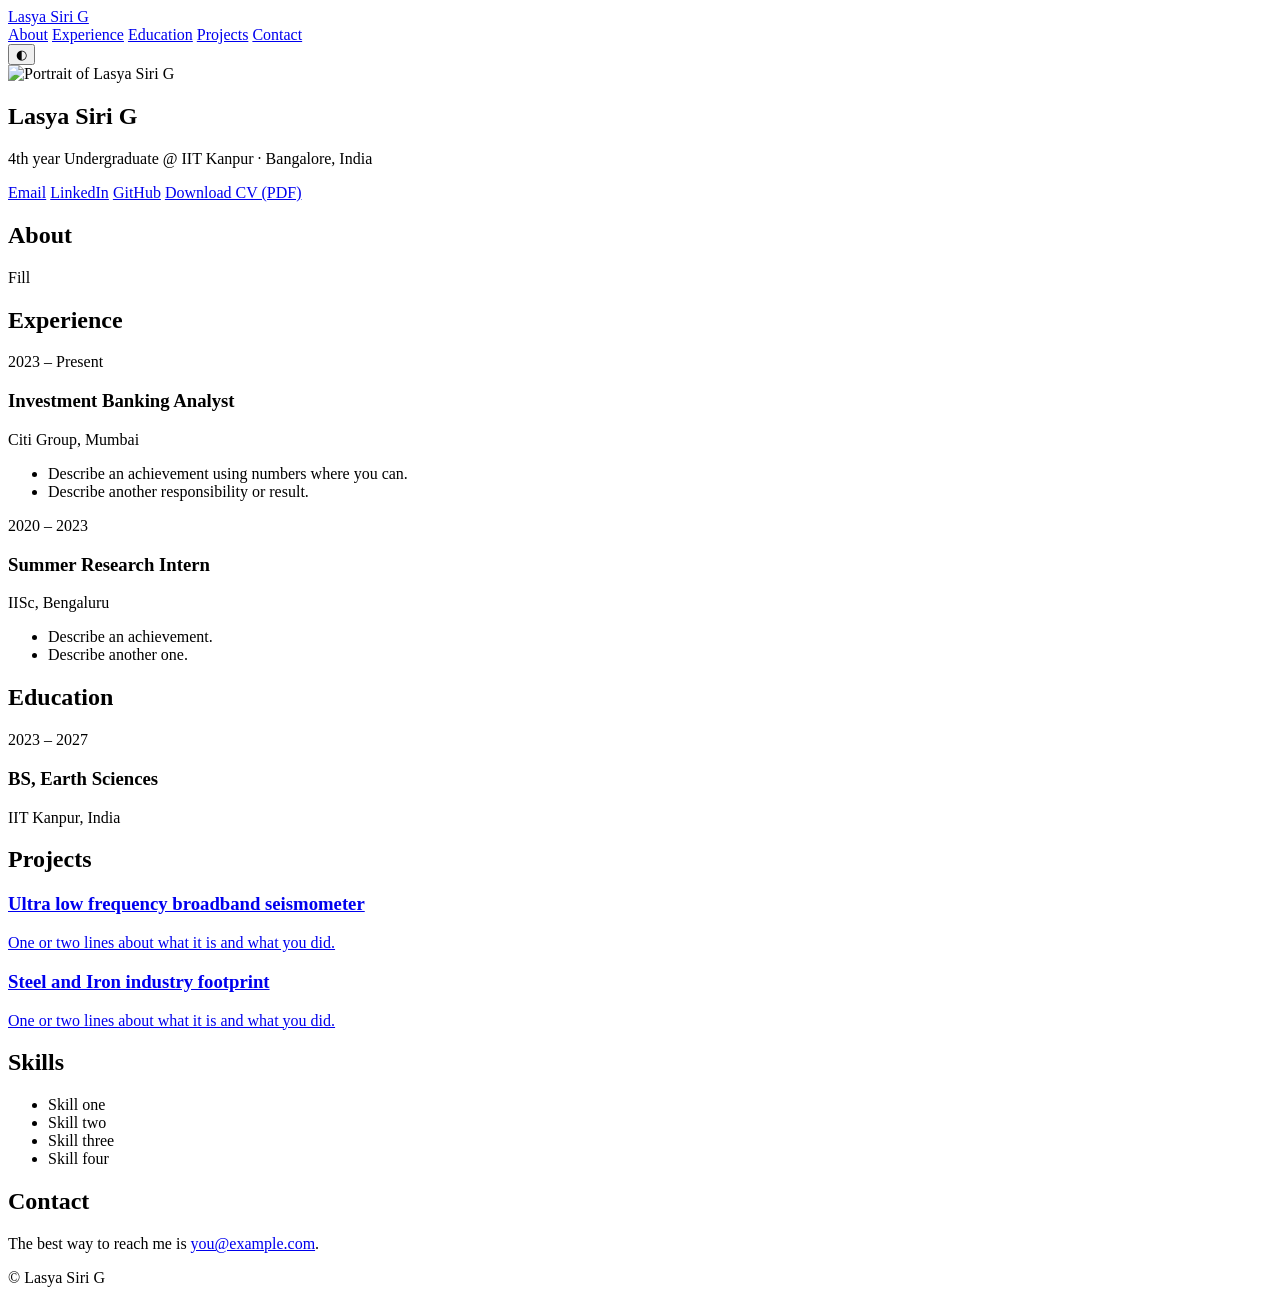
==== index.html @ 8e172733 "Add initial personal website structure" ====
<!DOCTYPE html>
<html lang="en">
<head>
  <meta charset="UTF-8">
  <meta name="viewport" content="width=device-width, initial-scale=1">
  <title>Lasya Siri G</title>
  <meta name="description" content="Lasya Siri G – 4th year undergraduate @ IIT Kanpur, personal website and resume.">
  <link rel="preconnect" href="https://fonts.googleapis.com">
  <link rel="preconnect" href="https://fonts.gstatic.com" crossorigin>
  <link href="https://fonts.googleapis.com/css2?family=Inter:wght@400;500;600;700&display=swap" rel="stylesheet">
  <link rel="stylesheet" href="style.css">
  <script src="script.js" defer></script>
</head>
<body>

  <header class="site-header">
    <div class="container nav">
      <a class="brand" href="#top">Lasya Siri G</a>
      <nav aria-label="Main">
        <a href="#about">About</a>
        <a href="#experience">Experience</a>
        <a href="#education">Education</a>
        <a href="#projects">Projects</a>
        <a href="#contact">Contact</a>
      </nav>
      <button id="theme-toggle" type="button" aria-label="Toggle dark mode">◐</button>
    </div>
  </header>

  <main class="container" id="top">

    <!-- HERO -->
    <section class="hero">
      <img class="avatar" src="photo.jpg" alt="Portrait of Lasya Siri G">
      <div>
        <h1>Lasya Siri G</h1>
        <p class="tagline"> 4th year Undergraduate @ IIT Kanpur · Bangalore, India </p>
        <p class="links">
          <a href="mailto:lasyasirig@gmail.com">Email</a>
          <a href="https://linkedin.com/in/lasyasirig">LinkedIn</a>
          <a href="https://github.com/lasyasirig">GitHub</a>
          <a href="resume.pdf">Download CV (PDF)</a>
        </p>
      </div>
    </section>

    <!-- ABOUT -->
    <section id="about">
      <h2>About</h2>
      <p>
        Fill
      </p>
    </section>

    <!-- EXPERIENCE -->
    <section id="experience">
      <h2>Experience</h2>

      <article class="entry">
        <div class="entry-date">2023 – Present</div>
        <div class="entry-body">
          <h3>Investment Banking Analyst </h3>
          <p class="org"> Citi Group, Mumbai </p>
          <ul>
            <li>Describe an achievement using numbers where you can.</li>
            <li>Describe another responsibility or result.</li>
          </ul>
        </div>
      </article>

      <article class="entry">
        <div class="entry-date">2020 – 2023</div>
        <div class="entry-body">
          <h3>Summer Research Intern</h3>
          <p class="org">IISc, Bengaluru</p>
          <ul>
            <li>Describe an achievement.</li>
            <li>Describe another one.</li>
          </ul>
        </div>
      </article>
    </section>

    <!-- EDUCATION -->
    <section id="education">
      <h2>Education</h2>

      <article class="entry">
        <div class="entry-date">2023 – 2027</div>
        <div class="entry-body">
          <h3>BS, Earth Sciences</h3>
          <p class="org"> IIT Kanpur, India </p>
        </div>
      </article>
    </section>

    <!-- PROJECTS -->
    <section id="projects">
      <h2>Projects</h2>
      <div class="cards">
        <a class="card" href="#">
          <h3>Ultra low frequency broadband seismometer </h3>
          <p>One or two lines about what it is and what you did.</p>
        </a>
        <a class="card" href="#">
          <h3> Steel and Iron industry footprint </h3>
          <p>One or two lines about what it is and what you did.</p>
        </a>
      </div>
    </section>

    <!-- SKILLS -->
    <section id="skills">
      <h2>Skills</h2>
      <ul class="tags">
        <li>Skill one</li>
        <li>Skill two</li>
        <li>Skill three</li>
        <li>Skill four</li>
      </ul>
    </section>

    <!-- CONTACT -->
    <section id="contact">
      <h2>Contact</h2>
      <p>The best way to reach me is <a href="mailto:you@example.com">you@example.com</a>.</p>
    </section>

  </main>

  <footer class="container footer">
    <p>© <span id="year"></span> Lasya Siri G </p>
  </footer>

</body>
</html>
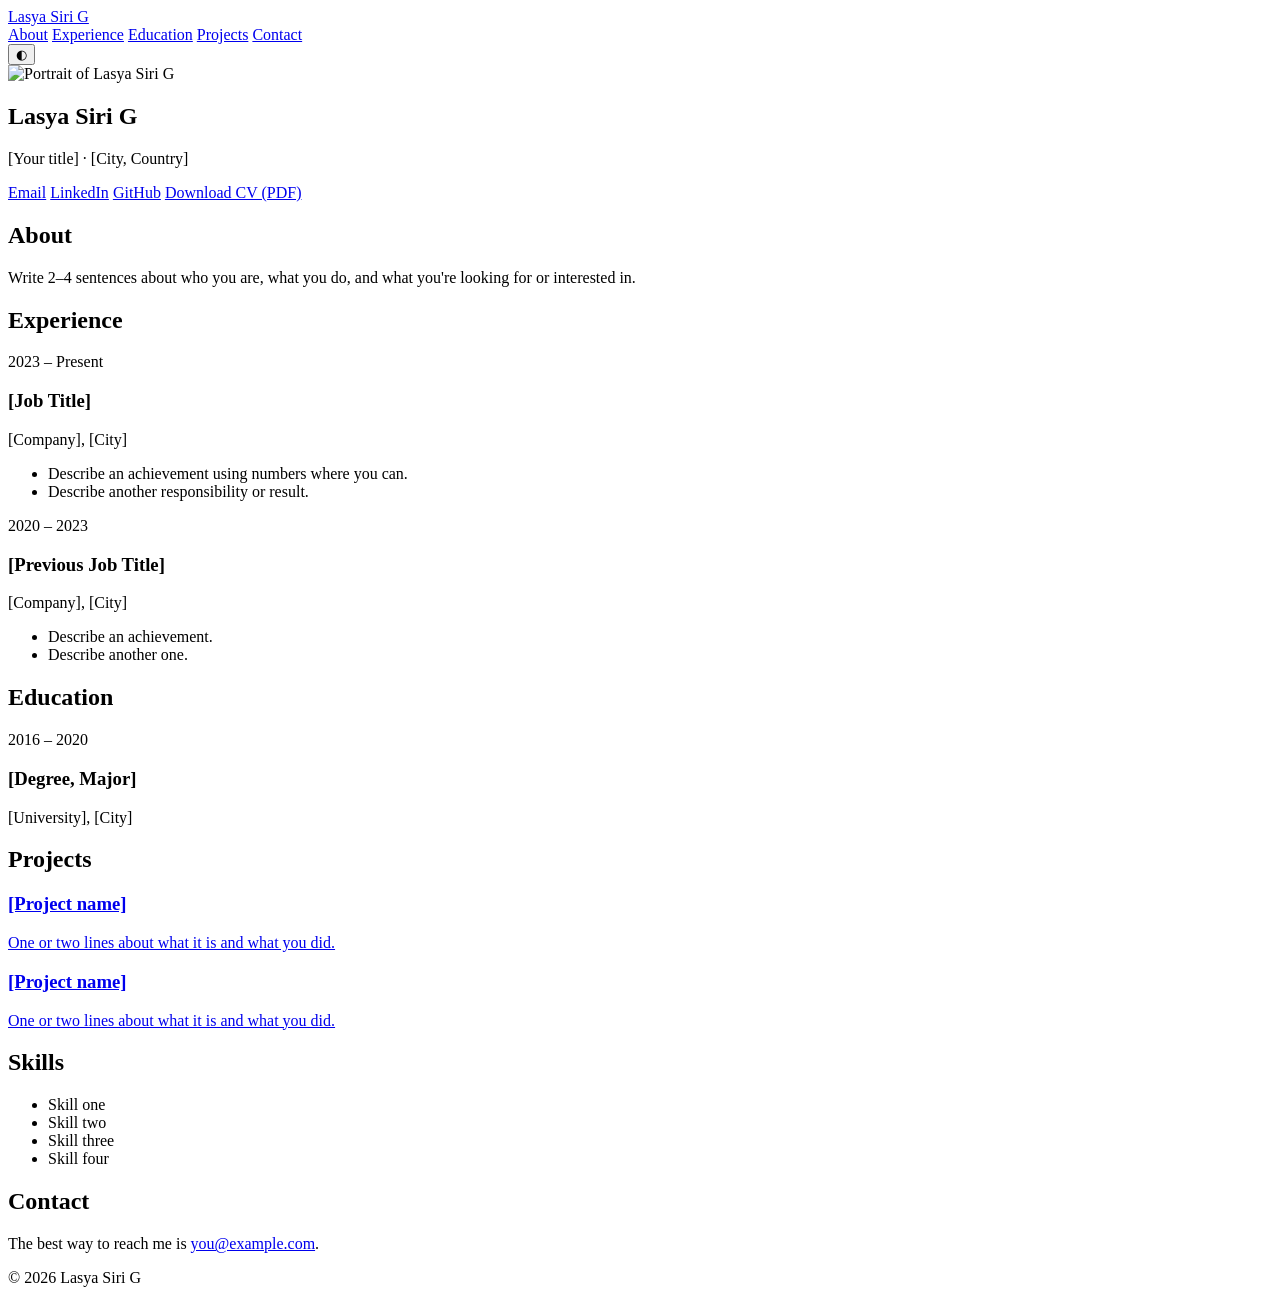
==== commit b80b951c: "Add sections" ====
--- a/index.html
+++ b/index.html
@@ -4,7 +4,7 @@
   <meta charset="UTF-8">
   <meta name="viewport" content="width=device-width, initial-scale=1">
   <title>Lasya Siri G</title>
-  <meta name="description" content="Lasya Siri G – 4th year undergraduate @ IIT Kanpur, personal website and resume.">
+  <meta name="description" content="Lasya Siri G – [your profession], personal website and resume.">
   <link rel="preconnect" href="https://fonts.googleapis.com">
   <link rel="preconnect" href="https://fonts.gstatic.com" crossorigin>
   <link href="https://fonts.googleapis.com/css2?family=Inter:wght@400;500;600;700&display=swap" rel="stylesheet">
@@ -34,11 +34,11 @@
       <img class="avatar" src="photo.jpg" alt="Portrait of Lasya Siri G">
       <div>
         <h1>Lasya Siri G</h1>
-        <p class="tagline"> 4th year Undergraduate @ IIT Kanpur · Bangalore, India </p>
+        <p class="tagline">[Your title] · [City, Country]</p>
         <p class="links">
-          <a href="mailto:lasyasirig@gmail.com">Email</a>
-          <a href="https://linkedin.com/in/lasyasirig">LinkedIn</a>
-          <a href="https://github.com/lasyasirig">GitHub</a>
+          <a href="mailto:you@example.com">Email</a>
+          <a href="https://linkedin.com/in/yourname">LinkedIn</a>
+          <a href="https://github.com/yourusername">GitHub</a>
           <a href="resume.pdf">Download CV (PDF)</a>
         </p>
       </div>
@@ -48,7 +48,8 @@
     <section id="about">
       <h2>About</h2>
       <p>
-        Fill
+        Write 2–4 sentences about who you are, what you do, and what you're
+        looking for or interested in.
       </p>
     </section>
 
@@ -59,8 +60,8 @@
       <article class="entry">
         <div class="entry-date">2023 – Present</div>
         <div class="entry-body">
-          <h3>Investment Banking Analyst </h3>
-          <p class="org"> Citi Group, Mumbai </p>
+          <h3>[Job Title]</h3>
+          <p class="org">[Company], [City]</p>
           <ul>
             <li>Describe an achievement using numbers where you can.</li>
             <li>Describe another responsibility or result.</li>
@@ -71,8 +72,8 @@
       <article class="entry">
         <div class="entry-date">2020 – 2023</div>
         <div class="entry-body">
-          <h3>Summer Research Intern</h3>
-          <p class="org">IISc, Bengaluru</p>
+          <h3>[Previous Job Title]</h3>
+          <p class="org">[Company], [City]</p>
           <ul>
             <li>Describe an achievement.</li>
             <li>Describe another one.</li>
@@ -86,10 +87,10 @@
       <h2>Education</h2>
 
       <article class="entry">
-        <div class="entry-date">2023 – 2027</div>
+        <div class="entry-date">2016 – 2020</div>
         <div class="entry-body">
-          <h3>BS, Earth Sciences</h3>
-          <p class="org"> IIT Kanpur, India </p>
+          <h3>[Degree, Major]</h3>
+          <p class="org">[University], [City]</p>
         </div>
       </article>
     </section>
@@ -99,11 +100,11 @@
       <h2>Projects</h2>
       <div class="cards">
         <a class="card" href="#">
-          <h3>Ultra low frequency broadband seismometer </h3>
+          <h3>[Project name]</h3>
           <p>One or two lines about what it is and what you did.</p>
         </a>
         <a class="card" href="#">
-          <h3> Steel and Iron industry footprint </h3>
+          <h3>[Project name]</h3>
           <p>One or two lines about what it is and what you did.</p>
         </a>
       </div>
@@ -129,7 +130,7 @@
   </main>
 
   <footer class="container footer">
-    <p>© <span id="year"></span> Lasya Siri G </p>
+    <p>© <span id="year"></span> Lasya Siri G</p>
   </footer>
 
 </body>
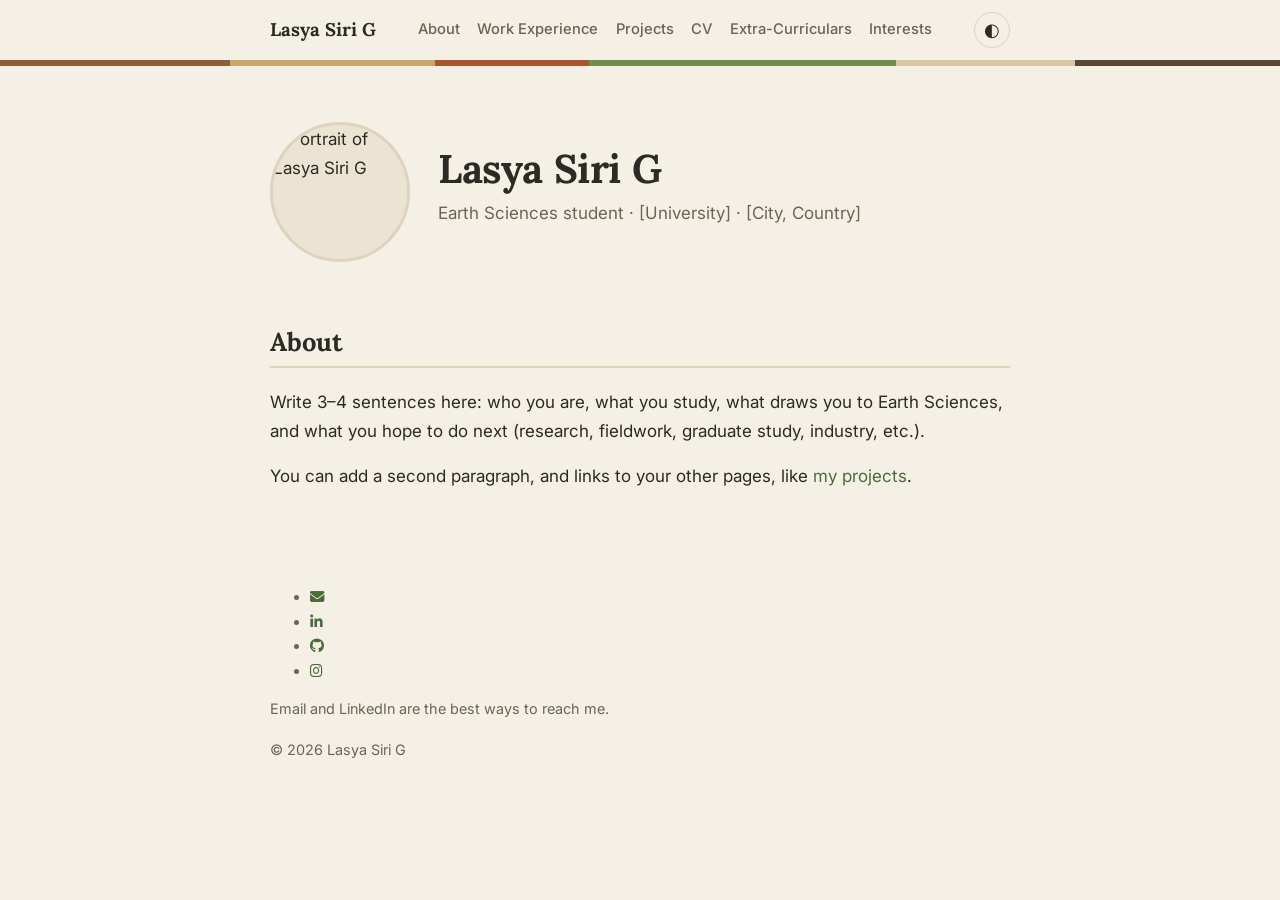
==== commit 01f9c677: "Add about page layout" ====
--- a/index.html
+++ b/index.html
@@ -4,10 +4,12 @@
   <meta charset="UTF-8">
   <meta name="viewport" content="width=device-width, initial-scale=1">
   <title>Lasya Siri G</title>
-  <meta name="description" content="Lasya Siri G – [your profession], personal website and resume.">
+  <meta name="description" content="Lasya Siri G – Earth Sciences student. Personal website and resume.">
+  <script>try{var t=localStorage.getItem("theme");if(t)document.documentElement.setAttribute("data-theme",t)}catch(e){}</script>
   <link rel="preconnect" href="https://fonts.googleapis.com">
   <link rel="preconnect" href="https://fonts.gstatic.com" crossorigin>
-  <link href="https://fonts.googleapis.com/css2?family=Inter:wght@400;500;600;700&display=swap" rel="stylesheet">
+  <link href="https://fonts.googleapis.com/css2?family=Inter:wght@400;500;600&family=Lora:wght@500;600;700&display=swap" rel="stylesheet">
+  <link rel="stylesheet" href="https://cdnjs.cloudflare.com/ajax/libs/font-awesome/6.5.1/css/all.min.css">
   <link rel="stylesheet" href="style.css">
   <script src="script.js" defer></script>
 </head>
@@ -15,122 +17,54 @@
 
   <header class="site-header">
     <div class="container nav">
-      <a class="brand" href="#top">Lasya Siri G</a>
+      <a class="brand" href="index.html">Lasya Siri G</a>
       <nav aria-label="Main">
-        <a href="#about">About</a>
-        <a href="#experience">Experience</a>
-        <a href="#education">Education</a>
-        <a href="#projects">Projects</a>
-        <a href="#contact">Contact</a>
+        <a href="index.html" aria-current="page">About</a>
+        <a href="experience.html">Work Experience</a>
+        <a href="projects.html">Projects</a>
+        <a href="cv.html">CV</a>
+        <a href="extracurriculars.html">Extra-Curriculars</a>
+        <a href="interests.html">Interests</a>
       </nav>
       <button id="theme-toggle" type="button" aria-label="Toggle dark mode">◐</button>
     </div>
+    <div class="strata" aria-hidden="true"></div>
   </header>
 
-  <main class="container" id="top">
-
-    <!-- HERO -->
+  <main class="container">
     <section class="hero">
       <img class="avatar" src="photo.jpg" alt="Portrait of Lasya Siri G">
       <div>
         <h1>Lasya Siri G</h1>
-        <p class="tagline">[Your title] · [City, Country]</p>
-        <p class="links">
-          <a href="mailto:you@example.com">Email</a>
-          <a href="https://linkedin.com/in/yourname">LinkedIn</a>
-          <a href="https://github.com/yourusername">GitHub</a>
-          <a href="resume.pdf">Download CV (PDF)</a>
-        </p>
+        <p class="tagline">Earth Sciences student · [University] · [City, Country]</p>
       </div>
     </section>
 
-    <!-- ABOUT -->
-    <section id="about">
+    <section>
       <h2>About</h2>
       <p>
-        Write 2–4 sentences about who you are, what you do, and what you're
-        looking for or interested in.
+        Write 3–4 sentences here: who you are, what you study, what draws you
+        to Earth Sciences, and what you hope to do next (research, fieldwork,
+        graduate study, industry, etc.).
+      </p>
+      <p>
+        You can add a second paragraph, and links to your other pages, like
+        <a href="projects.html">my projects</a>.
       </p>
     </section>
-
-    <!-- EXPERIENCE -->
-    <section id="experience">
-      <h2>Experience</h2>
-
-      <article class="entry">
-        <div class="entry-date">2023 – Present</div>
-        <div class="entry-body">
-          <h3>[Job Title]</h3>
-          <p class="org">[Company], [City]</p>
-          <ul>
-            <li>Describe an achievement using numbers where you can.</li>
-            <li>Describe another responsibility or result.</li>
-          </ul>
-        </div>
-      </article>
-
-      <article class="entry">
-        <div class="entry-date">2020 – 2023</div>
-        <div class="entry-body">
-          <h3>[Previous Job Title]</h3>
-          <p class="org">[Company], [City]</p>
-          <ul>
-            <li>Describe an achievement.</li>
-            <li>Describe another one.</li>
-          </ul>
-        </div>
-      </article>
-    </section>
-
-    <!-- EDUCATION -->
-    <section id="education">
-      <h2>Education</h2>
-
-      <article class="entry">
-        <div class="entry-date">2016 – 2020</div>
-        <div class="entry-body">
-          <h3>[Degree, Major]</h3>
-          <p class="org">[University], [City]</p>
-        </div>
-      </article>
-    </section>
-
-    <!-- PROJECTS -->
-    <section id="projects">
-      <h2>Projects</h2>
-      <div class="cards">
-        <a class="card" href="#">
-          <h3>[Project name]</h3>
-          <p>One or two lines about what it is and what you did.</p>
-        </a>
-        <a class="card" href="#">
-          <h3>[Project name]</h3>
-          <p>One or two lines about what it is and what you did.</p>
-        </a>
-      </div>
-    </section>
-
-    <!-- SKILLS -->
-    <section id="skills">
-      <h2>Skills</h2>
-      <ul class="tags">
-        <li>Skill one</li>
-        <li>Skill two</li>
-        <li>Skill three</li>
-        <li>Skill four</li>
-      </ul>
-    </section>
-
-    <!-- CONTACT -->
-    <section id="contact">
-      <h2>Contact</h2>
-      <p>The best way to reach me is <a href="mailto:you@example.com">you@example.com</a>.</p>
-    </section>
-
   </main>
 
-  <footer class="container footer">
-    <p>© <span id="year"></span> Lasya Siri G</p>
+  <footer class="footer">
+    <div class="container">
+      <ul class="social">
+        <li><a href="mailto:you@example.com" aria-label="Email" title="Email"><i class="fa-solid fa-envelope"></i></a></li>
+        <li><a href="https://www.linkedin.com/in/yourname" aria-label="LinkedIn" title="LinkedIn"><i class="fa-brands fa-linkedin-in"></i></a></li>
+        <li><a href="https://github.com/yourusername" aria-label="GitHub" title="GitHub"><i class="fa-brands fa-github"></i></a></li>
+        <li><a href="https://instagram.com/yourname" aria-label="Instagram" title="Instagram"><i class="fa-brands fa-instagram"></i></a></li>
+      </ul>
+      <p>Email and LinkedIn are the best ways to reach me.</p>
+      <p>© <span id="year"></span> Lasya Siri G</p>
+    </div>
   </footer>
 
 </body>
--- a/style.css
+++ b/style.css
@@ -0,0 +1,240 @@
+/* ========== 1. DESIGN SETTINGS: change these to restyle the site ========== */
+:root {
+  --bg: #f5f0e6;          /* sand */
+  --text: #2b2a24;        /* dark umber */
+  --muted: #6b6455;       /* weathered brown-grey */
+  --accent: #4a6b3a;      /* moss green */
+  --accent-2: #a8552d;    /* terracotta (hover, highlights) */
+  --border: #ddd3bf;
+  --card: #ece4d3;        /* clay */
+  --button-text: #ffffff;
+
+  --font: "Inter", system-ui, -apple-system, "Segoe UI", Roboto, sans-serif;
+  --font-heading: "Lora", Georgia, "Times New Roman", serif;
+  --max-width: 780px;
+  --radius: 10px;
+}
+
+/* Dark mode: follows the visitor's device unless they click the toggle */
+@media (prefers-color-scheme: dark) {
+  :root:not([data-theme="light"]) {
+    --bg: #1c1a15;
+    --text: #ece4d3;
+    --muted: #a39b88;
+    --accent: #a3c185;
+    --accent-2: #d98c63;
+    --border: #3a362c;
+    --card: #26231c;
+    --button-text: #1c1a15;
+  }
+}
+:root[data-theme="dark"] {
+  --bg: #1c1a15;
+  --text: #ece4d3;
+  --muted: #a39b88;
+  --accent: #a3c185;
+  --accent-2: #d98c63;
+  --border: #3a362c;
+  --card: #26231c;
+  --button-text: #1c1a15;
+}
+
+/* ========== 2. BASICS ========== */
+* { box-sizing: border-box; }
+
+html { scroll-behavior: smooth; scroll-padding-top: 90px; }
+
+body {
+  margin: 0;
+  background: var(--bg);
+  color: var(--text);
+  font-family: var(--font);
+  font-size: 1.0625rem;
+  line-height: 1.7;
+}
+
+.container {
+  max-width: var(--max-width);
+  margin: 0 auto;
+  padding: 0 1.25rem;
+}
+
+a { color: var(--accent); text-decoration: none; }
+a:hover { color: var(--accent-2); text-decoration: underline; }
+a:focus-visible, button:focus-visible {
+  outline: 2px solid var(--accent-2);
+  outline-offset: 3px;
+}
+
+h1, h2, h3 { line-height: 1.25; margin: 0; font-family: var(--font-heading); }
+p { margin: 0 0 1rem; }
+
+/* ========== 3. HEADER / NAV ========== */
+.site-header {
+  position: sticky;
+  top: 0;
+  z-index: 10;
+  background: var(--bg);
+}
+.nav {
+  display: flex;
+  align-items: center;
+  justify-content: space-between;
+  gap: 1rem;
+  padding-top: 0.75rem;
+  padding-bottom: 0.75rem;
+}
+.brand {
+  font-family: var(--font-heading);
+  font-weight: 700;
+  font-size: 1.15rem;
+  color: var(--text);
+}
+.brand:hover { color: var(--accent); text-decoration: none; }
+.nav nav { display: flex; gap: 1.1rem; flex-wrap: wrap; }
+.nav nav a { color: var(--muted); font-size: 0.92rem; font-weight: 500; }
+.nav nav a:hover { color: var(--accent-2); text-decoration: none; }
+
+#theme-toggle {
+  background: none;
+  border: 1px solid var(--border);
+  color: var(--text);
+  border-radius: 999px;
+  width: 36px;
+  height: 36px;
+  font-size: 1.1rem;
+  cursor: pointer;
+}
+#theme-toggle:hover { border-color: var(--accent); }
+
+/* Layered "rock strata" stripe: edit the colors or heights to change it */
+.strata {
+  height: 6px;
+  background: linear-gradient(
+    to right,
+    #8b5e3c 0 18%,
+    #c9a66b 18% 34%,
+    #a8552d 34% 46%,
+    #6f8f4e 46% 70%,
+    #d8c7a0 70% 84%,
+    #5b4636 84% 100%
+  );
+}
+
+/* ========== 4. HERO ========== */
+.hero {
+  display: flex;
+  align-items: center;
+  gap: 1.75rem;
+  padding: 3.5rem 0 2rem;
+}
+.avatar {
+  width: 140px;
+  height: 140px;
+  border-radius: 50%;
+  object-fit: cover;
+  background: var(--card);
+  border: 3px solid var(--border);
+  flex-shrink: 0;
+}
+.hero h1 { font-size: 2.5rem; letter-spacing: -0.01em; }
+.tagline { color: var(--muted); margin: 0.35rem 0 0.75rem; }
+.links { display: flex; flex-wrap: wrap; gap: 1rem; margin: 0; font-weight: 500; }
+
+/* ========== 5. SECTIONS ========== */
+section { padding: 2rem 0; }
+section h2 {
+  font-size: 1.6rem;
+  margin-bottom: 1.25rem;
+  padding-bottom: 0.5rem;
+  border-bottom: 2px solid var(--border);
+}
+
+/* Experience / extra-curricular rows: date on the left, details on the right */
+.entry {
+  display: grid;
+  grid-template-columns: 160px 1fr;
+  gap: 1rem;
+  margin-bottom: 1.75rem;
+}
+.entry-date { color: var(--muted); font-size: 0.95rem; padding-top: 0.25rem; }
+.entry-body h3 { font-size: 1.15rem; }
+.org { color: var(--accent); font-weight: 500; margin: 0.1rem 0 0.5rem; }
+.entry-body ul { margin: 0; padding-left: 1.2rem; }
+.entry-body li { margin-bottom: 0.3rem; }
+.entry-body p:last-child { margin-bottom: 0; }
+
+/* Project cards */
+.cards {
+  display: grid;
+  grid-template-columns: repeat(auto-fit, minmax(230px, 1fr));
+  gap: 1rem;
+}
+.card {
+  display: flex;
+  flex-direction: column;
+  background: var(--card);
+  border: 1px solid var(--border);
+  border-left: 4px solid var(--accent);
+  border-radius: var(--radius);
+  padding: 1.1rem 1.25rem;
+  color: var(--text);
+  transition: transform 0.15s ease, border-left-color 0.15s ease;
+}
+.card:hover {
+  transform: translateY(-2px);
+  border-left-color: var(--accent-2);
+  color: var(--text);
+  text-decoration: none;
+}
+.card h3 { font-size: 1.05rem; margin-bottom: 0.35rem; }
+.card p { color: var(--muted); font-size: 0.95rem; margin: 0 0 0.75rem; }
+.card-meta { margin-top: auto; font-size: 0.82rem; color: var(--accent); font-weight: 500; }
+
+/* CV box + button */
+.cv-box {
+  background: var(--card);
+  border: 1px solid var(--border);
+  border-radius: var(--radius);
+  padding: 1.5rem;
+}
+.button {
+  display: inline-block;
+  background: var(--accent);
+  color: var(--button-text);
+  font-weight: 600;
+  padding: 0.6rem 1.25rem;
+  border-radius: 999px;
+  transition: background 0.15s ease;
+}
+.button:hover { background: var(--accent-2); color: var(--button-text); text-decoration: none; }
+
+/* Interest tags */
+.tags { list-style: none; display: flex; flex-wrap: wrap; gap: 0.5rem; padding: 0; margin: 0; }
+.tags li {
+  background: var(--card);
+  border: 1px solid var(--border);
+  border-radius: 999px;
+  padding: 0.3rem 0.95rem;
+  font-size: 0.93rem;
+}
+
+/* Footer */
+.footer { padding-top: 2rem; padding-bottom: 3rem; color: var(--muted); font-size: 0.9rem; }
+
+/* ========== 6. MOBILE ========== */
+@media (max-width: 640px) {
+  body { font-size: 1rem; }
+  .nav { flex-wrap: wrap; }
+  .nav nav { order: 3; width: 100%; gap: 0.5rem 1rem; }
+  .hero { flex-direction: column; text-align: center; padding-top: 2.5rem; }
+  .hero h1 { font-size: 2rem; }
+  .links { justify-content: center; }
+  .entry { grid-template-columns: 1fr; gap: 0.25rem; }
+}
+
+/* Respect users who prefer less motion */
+@media (prefers-reduced-motion: reduce) {
+  html { scroll-behavior: auto; }
+  .card, .button { transition: none; }
+}
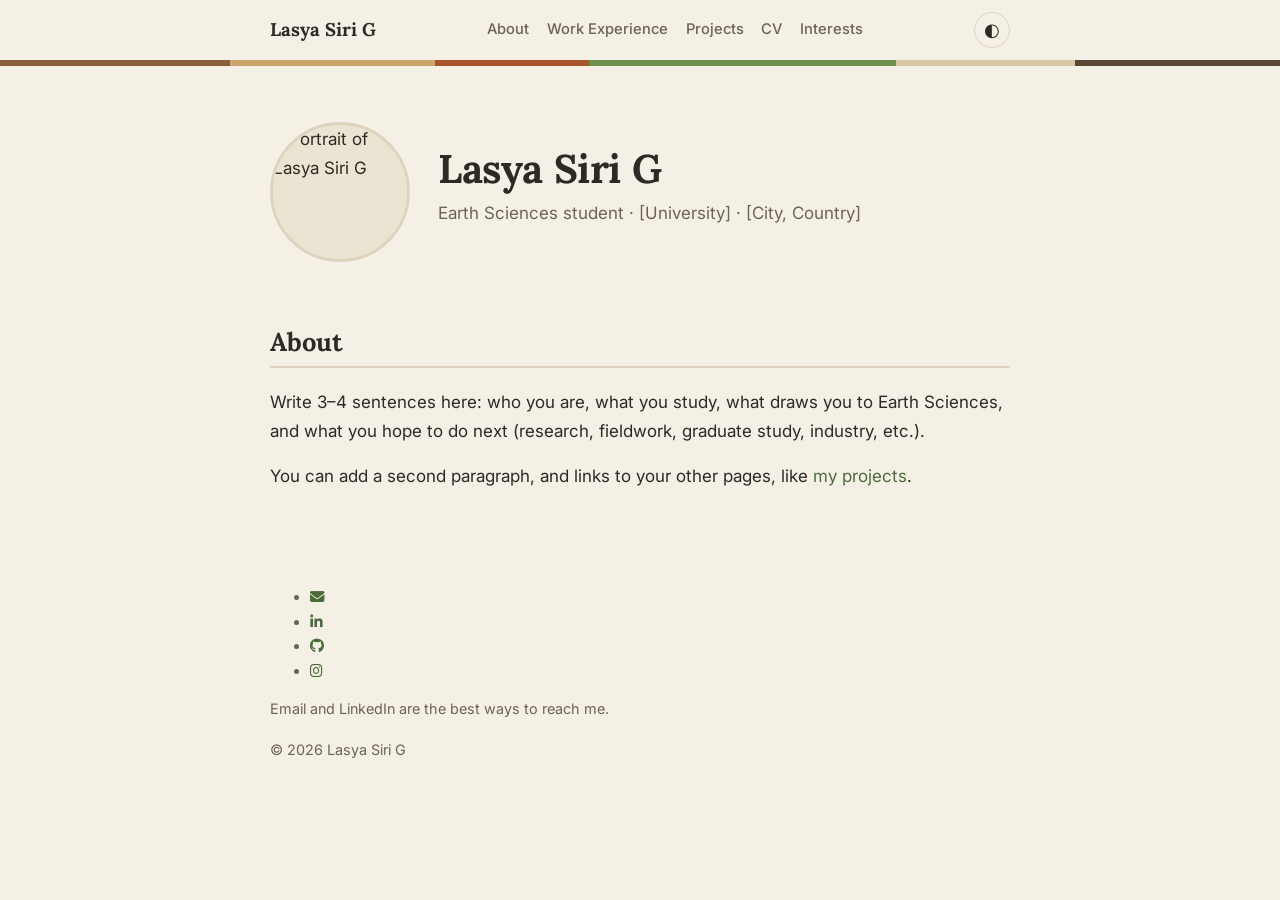
==== commit a54d0420: "Remove Extra-Curriculars link from navigation" ====
--- a/index.html
+++ b/index.html
@@ -23,7 +23,6 @@
         <a href="experience.html">Work Experience</a>
         <a href="projects.html">Projects</a>
         <a href="cv.html">CV</a>
-        <a href="extracurriculars.html">Extra-Curriculars</a>
         <a href="interests.html">Interests</a>
       </nav>
       <button id="theme-toggle" type="button" aria-label="Toggle dark mode">◐</button>
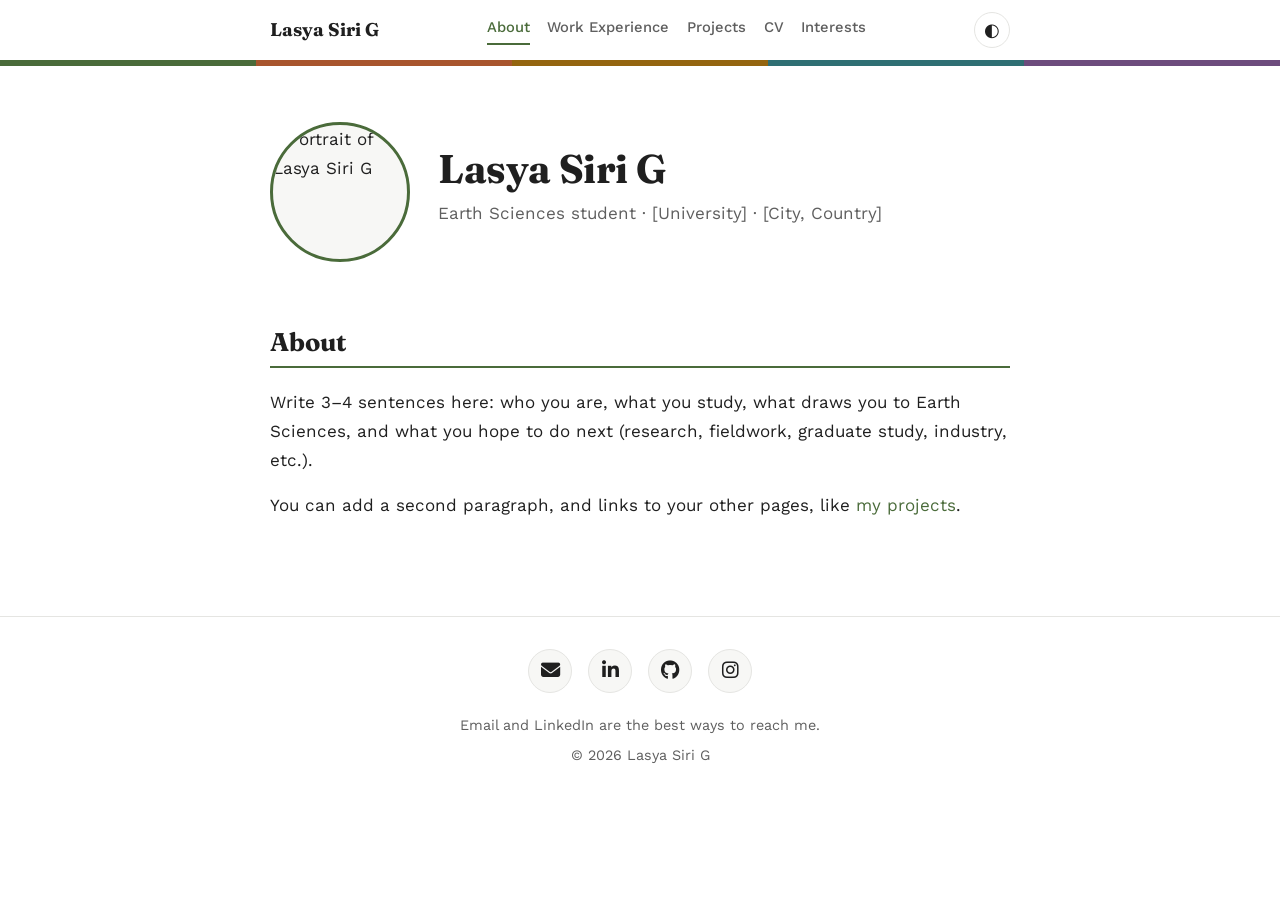
==== commit b827061e: "Remove Google Fonts links from index.html Removed Google Fonts preconnect and stylesheet links." ====
--- a/index.html
+++ b/index.html
@@ -6,9 +6,6 @@
   <title>Lasya Siri G</title>
   <meta name="description" content="Lasya Siri G – Earth Sciences student. Personal website and resume.">
   <script>try{var t=localStorage.getItem("theme");if(t)document.documentElement.setAttribute("data-theme",t)}catch(e){}</script>
-  <link rel="preconnect" href="https://fonts.googleapis.com">
-  <link rel="preconnect" href="https://fonts.gstatic.com" crossorigin>
-  <link href="https://fonts.googleapis.com/css2?family=Inter:wght@400;500;600&family=Lora:wght@500;600;700&display=swap" rel="stylesheet">
   <link rel="stylesheet" href="https://cdnjs.cloudflare.com/ajax/libs/font-awesome/6.5.1/css/all.min.css">
   <link rel="stylesheet" href="style.css">
   <script src="script.js" defer></script>
--- a/style.css
+++ b/style.css
@@ -1,42 +1,69 @@
-/* ========== 1. DESIGN SETTINGS: change these to restyle the site ========== */
+/* ========== FONTS: to change fonts, edit this line + the two --font lines below ========== */
+@import url("https://fonts.googleapis.com/css2?family=Fraunces:wght@600;700&family=Work+Sans:wght@400;500;600&display=swap");
+
+/* ========== 1. DESIGN SETTINGS ========== */
 :root {
-  --bg: #f5f0e6;          /* sand */
-  --text: #2b2a24;        /* dark umber */
-  --muted: #6b6455;       /* weathered brown-grey */
-  --accent: #4a6b3a;      /* moss green */
-  --accent-2: #a8552d;    /* terracotta (hover, highlights) */
-  --border: #ddd3bf;
-  --card: #ece4d3;        /* clay */
+  /* Neutrals (light mode: white) */
+  --bg: #ffffff;
+  --text: #1f1f1f;
+  --muted: #5f5f5f;
+  --border: #e5e5e2;
+  --card: #f7f7f5;
   --button-text: #ffffff;
 
-  --font: "Inter", system-ui, -apple-system, "Segoe UI", Roboto, sans-serif;
-  --font-heading: "Lora", Georgia, "Times New Roman", serif;
+  /* Earthy section colors */
+  --moss: #4a6b3a;
+  --terracotta: #a8552d;
+  --ochre: #94650f;
+  --slate: #2f6f73;
+  --amethyst: #6d4c7d;
+
+  /* The page's highlight color (overridden per page below) */
+  --accent: var(--moss);
+
+  --font: "Work Sans", system-ui, -apple-system, "Segoe UI", Roboto, sans-serif;
+  --font-heading: "Fraunces", Georgia, "Times New Roman", serif;
   --max-width: 780px;
   --radius: 10px;
 }
+
+/* Which color each page uses (set by <body class="..."> in each HTML file) */
+body.about       { --accent: var(--moss); }
+body.experience  { --accent: var(--terracotta); }
+body.projects    { --accent: var(--ochre); }
+body.cv          { --accent: var(--slate); }
+body.interests   { --accent: var(--amethyst); }
 
 /* Dark mode: follows the visitor's device unless they click the toggle */
 @media (prefers-color-scheme: dark) {
   :root:not([data-theme="light"]) {
-    --bg: #1c1a15;
-    --text: #ece4d3;
-    --muted: #a39b88;
-    --accent: #a3c185;
-    --accent-2: #d98c63;
-    --border: #3a362c;
-    --card: #26231c;
-    --button-text: #1c1a15;
+    --bg: #121212;
+    --text: #ececec;
+    --muted: #a0a0a0;
+    --border: #2e2e2e;
+    --card: #1c1c1c;
+    --button-text: #121212;
+
+    --moss: #a3c185;
+    --terracotta: #e08a5b;
+    --ochre: #e3b64f;
+    --slate: #6fc0c4;
+    --amethyst: #c4a1d6;
   }
 }
 :root[data-theme="dark"] {
-  --bg: #1c1a15;
-  --text: #ece4d3;
-  --muted: #a39b88;
-  --accent: #a3c185;
-  --accent-2: #d98c63;
-  --border: #3a362c;
-  --card: #26231c;
-  --button-text: #1c1a15;
+  --bg: #121212;
+  --text: #ececec;
+  --muted: #a0a0a0;
+  --border: #2e2e2e;
+  --card: #1c1c1c;
+  --button-text: #121212;
+
+  --moss: #a3c185;
+  --terracotta: #e08a5b;
+  --ochre: #e3b64f;
+  --slate: #6fc0c4;
+  --amethyst: #c4a1d6;
 }
 
 /* ========== 2. BASICS ========== */
@@ -60,13 +87,13 @@
 }
 
 a { color: var(--accent); text-decoration: none; }
-a:hover { color: var(--accent-2); text-decoration: underline; }
+a:hover { text-decoration: underline; }
 a:focus-visible, button:focus-visible {
-  outline: 2px solid var(--accent-2);
+  outline: 2px solid var(--accent);
   outline-offset: 3px;
 }
 
-h1, h2, h3 { line-height: 1.25; margin: 0; font-family: var(--font-heading); }
+h1, h2, h3 { line-height: 1.25; margin: 0; font-family: var(--font-heading); font-weight: 700; }
 p { margin: 0 0 1rem; }
 
 /* ========== 3. HEADER / NAV ========== */
@@ -91,9 +118,23 @@
   color: var(--text);
 }
 .brand:hover { color: var(--accent); text-decoration: none; }
+
 .nav nav { display: flex; gap: 1.1rem; flex-wrap: wrap; }
-.nav nav a { color: var(--muted); font-size: 0.92rem; font-weight: 500; }
-.nav nav a:hover { color: var(--accent-2); text-decoration: none; }
+.nav nav a {
+  color: var(--muted);
+  font-size: 0.92rem;
+  font-weight: 500;
+  padding-bottom: 2px;
+  border-bottom: 2px solid transparent;
+}
+/* Each menu item has its own color (in menu order) */
+.nav nav a:nth-child(1) { --c: var(--moss); }
+.nav nav a:nth-child(2) { --c: var(--terracotta); }
+.nav nav a:nth-child(3) { --c: var(--ochre); }
+.nav nav a:nth-child(4) { --c: var(--slate); }
+.nav nav a:nth-child(5) { --c: var(--amethyst); }
+.nav nav a:hover { color: var(--c); text-decoration: none; }
+.nav nav a[aria-current="page"] { color: var(--c); border-bottom-color: var(--c); }
 
 #theme-toggle {
   background: none;
@@ -107,21 +148,20 @@
 }
 #theme-toggle:hover { border-color: var(--accent); }
 
-/* Layered "rock strata" stripe: edit the colors or heights to change it */
+/* Colored strip under the header: one band per section color */
 .strata {
   height: 6px;
   background: linear-gradient(
     to right,
-    #8b5e3c 0 18%,
-    #c9a66b 18% 34%,
-    #a8552d 34% 46%,
-    #6f8f4e 46% 70%,
-    #d8c7a0 70% 84%,
-    #5b4636 84% 100%
+    var(--moss) 0 20%,
+    var(--terracotta) 20% 40%,
+    var(--ochre) 40% 60%,
+    var(--slate) 60% 80%,
+    var(--amethyst) 80% 100%
   );
 }
 
-/* ========== 4. HERO ========== */
+/* ========== 4. HERO (home page) ========== */
 .hero {
   display: flex;
   align-items: center;
@@ -134,12 +174,11 @@
   border-radius: 50%;
   object-fit: cover;
   background: var(--card);
-  border: 3px solid var(--border);
+  border: 3px solid var(--accent);
   flex-shrink: 0;
 }
 .hero h1 { font-size: 2.5rem; letter-spacing: -0.01em; }
 .tagline { color: var(--muted); margin: 0.35rem 0 0.75rem; }
-.links { display: flex; flex-wrap: wrap; gap: 1rem; margin: 0; font-weight: 500; }
 
 /* ========== 5. SECTIONS ========== */
 section { padding: 2rem 0; }
@@ -147,10 +186,10 @@
   font-size: 1.6rem;
   margin-bottom: 1.25rem;
   padding-bottom: 0.5rem;
-  border-bottom: 2px solid var(--border);
-}
-
-/* Experience / extra-curricular rows: date on the left, details on the right */
+  border-bottom: 2px solid var(--accent);
+}
+
+/* Experience / extra-curricular rows: date left, details right */
 .entry {
   display: grid;
   grid-template-columns: 160px 1fr;
@@ -179,11 +218,11 @@
   border-radius: var(--radius);
   padding: 1.1rem 1.25rem;
   color: var(--text);
-  transition: transform 0.15s ease, border-left-color 0.15s ease;
+  transition: transform 0.15s ease, border-color 0.15s ease;
 }
 .card:hover {
   transform: translateY(-2px);
-  border-left-color: var(--accent-2);
+  border-color: var(--accent);
   color: var(--text);
   text-decoration: none;
 }
@@ -195,6 +234,7 @@
 .cv-box {
   background: var(--card);
   border: 1px solid var(--border);
+  border-left: 4px solid var(--accent);
   border-radius: var(--radius);
   padding: 1.5rem;
 }
@@ -205,22 +245,78 @@
   font-weight: 600;
   padding: 0.6rem 1.25rem;
   border-radius: 999px;
-  transition: background 0.15s ease;
-}
-.button:hover { background: var(--accent-2); color: var(--button-text); text-decoration: none; }
+  transition: opacity 0.15s ease;
+}
+.button:hover { opacity: 0.85; color: var(--button-text); text-decoration: none; }
 
 /* Interest tags */
 .tags { list-style: none; display: flex; flex-wrap: wrap; gap: 0.5rem; padding: 0; margin: 0; }
 .tags li {
   background: var(--card);
-  border: 1px solid var(--border);
+  border: 1px solid var(--accent);
   border-radius: 999px;
   padding: 0.3rem 0.95rem;
   font-size: 0.93rem;
 }
 
-/* Footer */
-.footer { padding-top: 2rem; padding-bottom: 3rem; color: var(--muted); font-size: 0.9rem; }
+/* ========== 5b. INNER PAGES ========== */
+.page { padding-top: 2.5rem; padding-bottom: 2rem; min-height: 60vh; }
+.page-title {
+  font-size: 1.9rem;
+  margin-bottom: 1.5rem;
+  padding-bottom: 0.5rem;
+  border-bottom: 2px solid var(--accent);
+}
+
+/* Sub-headings inside inner pages (Interests page) */
+.page section { padding: 1rem 0; }
+.page section h2 {
+  font-size: 1.3rem;
+  color: var(--accent);
+  border-bottom: none;
+  padding-bottom: 0;
+  margin-bottom: 1rem;
+}
+
+/* ========== 5c. FOOTER WITH ICONS ========== */
+.footer {
+  margin-top: 3rem;
+  padding: 2rem 0 3rem;
+  border-top: 1px solid var(--border);
+  text-align: center;
+  color: var(--muted);
+  font-size: 0.9rem;
+}
+.footer p { margin: 0 0 0.4rem; }
+
+.social {
+  list-style: none;
+  display: flex;
+  justify-content: center;
+  flex-wrap: wrap;
+  gap: 1rem;
+  padding: 0;
+  margin: 0 0 1.25rem;
+}
+.social a {
+  display: flex;
+  align-items: center;
+  justify-content: center;
+  width: 44px;
+  height: 44px;
+  border-radius: 50%;
+  border: 1px solid var(--border);
+  background: var(--card);
+  color: var(--text);
+  font-size: 1.2rem;
+  transition: background 0.15s ease, color 0.15s ease, border-color 0.15s ease;
+}
+.social a:hover {
+  background: var(--accent);
+  border-color: var(--accent);
+  color: var(--button-text);
+  text-decoration: none;
+}
 
 /* ========== 6. MOBILE ========== */
 @media (max-width: 640px) {
@@ -229,12 +325,11 @@
   .nav nav { order: 3; width: 100%; gap: 0.5rem 1rem; }
   .hero { flex-direction: column; text-align: center; padding-top: 2.5rem; }
   .hero h1 { font-size: 2rem; }
-  .links { justify-content: center; }
   .entry { grid-template-columns: 1fr; gap: 0.25rem; }
 }
 
 /* Respect users who prefer less motion */
 @media (prefers-reduced-motion: reduce) {
   html { scroll-behavior: auto; }
-  .card, .button { transition: none; }
-}
+  .card, .button, .social a { transition: none; }
+}
